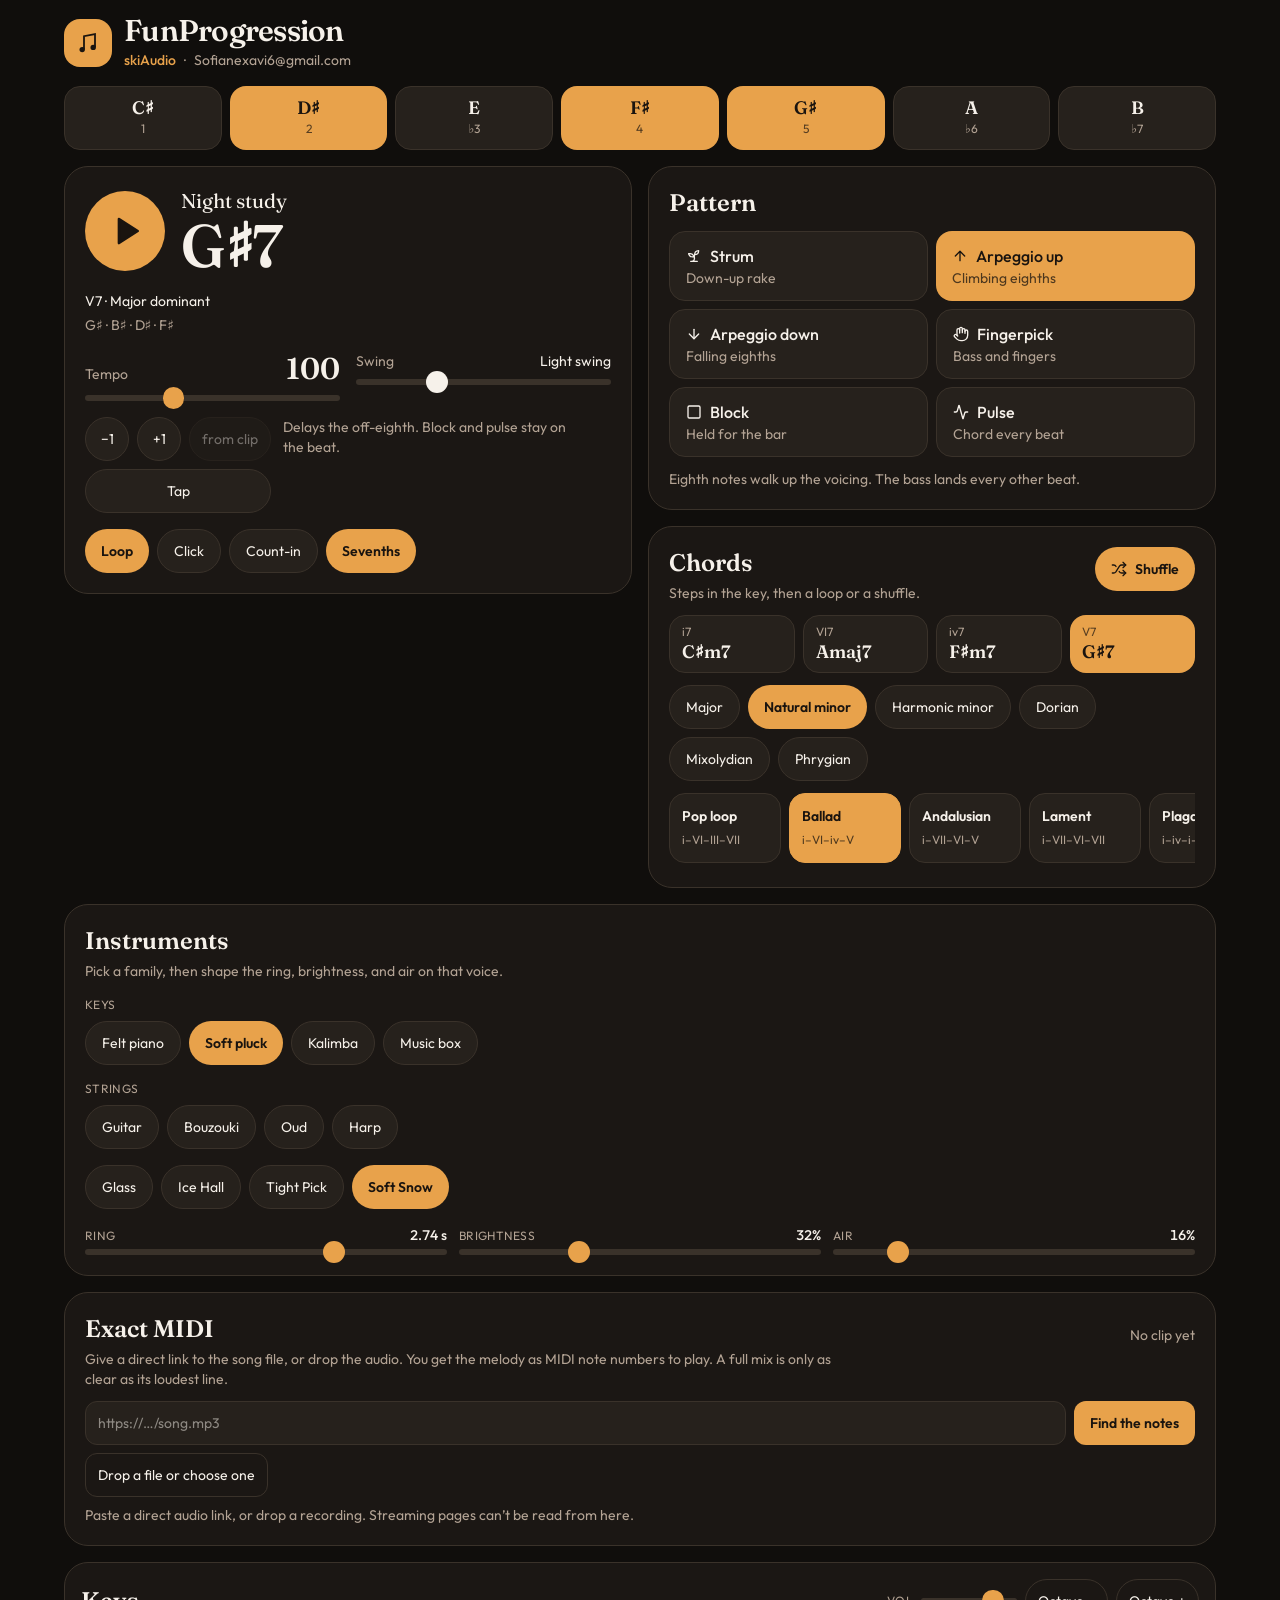
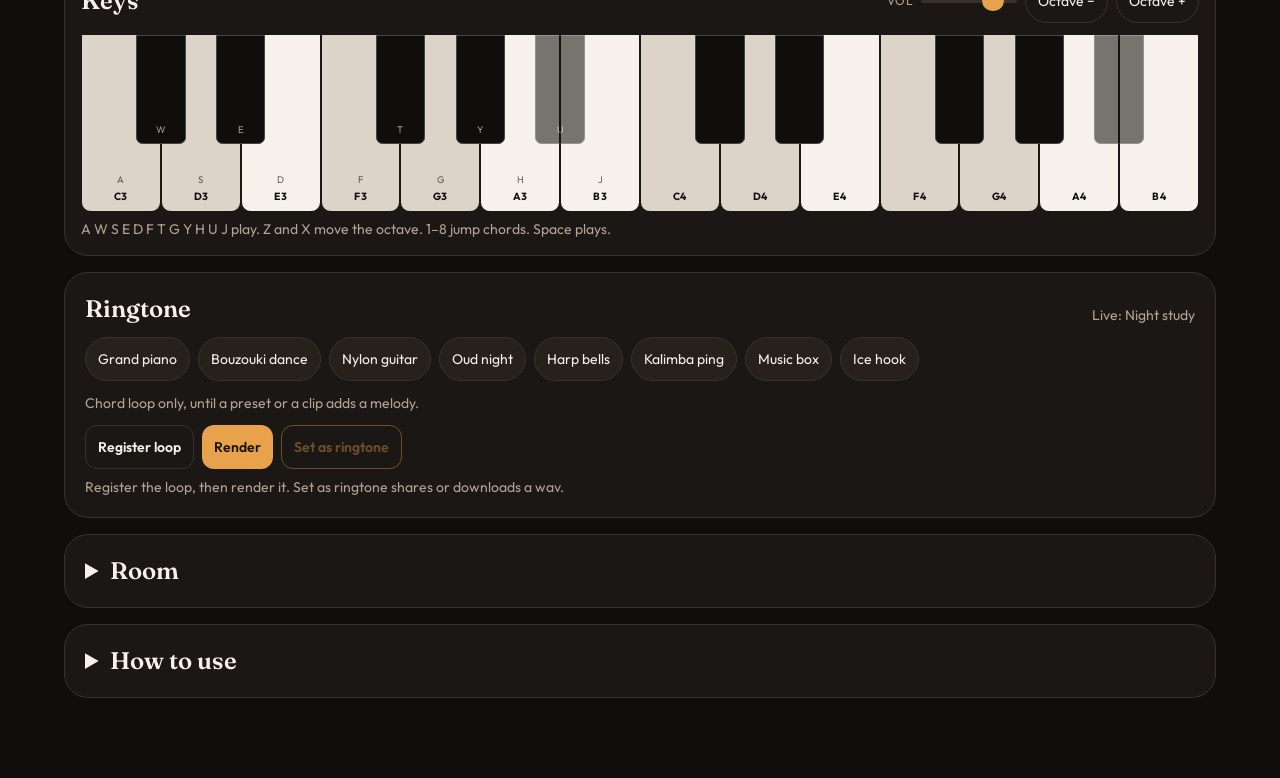
==== index.html @ 6fcdef5b "Move FunProgression out of skiQ and fix the Not Found route" ====
<!DOCTYPE html><html lang="en" class="antialiased"><head><script>if(location.pathname.endsWith("/index.html"))history.replaceState(null,"","/")</script><meta charSet="utf-8"/><meta name="viewport" content="width=device-width, initial-scale=1, viewport-fit=cover"/><link rel="stylesheet" href="assets/styles-ACxXP4ff.css" data-precedence="default"/><link rel="stylesheet" href="https://fonts.googleapis.com/css2?family=Fraunces:opsz,wght@9..144,560;9..144,700&amp;family=Outfit:wght@400;500;600;700&amp;display=swap" data-precedence="default"/><title>FUNPROGRESSION</title><meta name="description" content="skiAudio FunProgression — clean piano and pluck, patterns, and MIDI from a song."/><meta name="theme-color" content="#100e0c"/><link rel="modulepreload" href="assets/index-D3c--kyW.js"/><link rel="modulepreload" href="assets/routes-Vm9jznki.js"/><link rel="icon" type="image/svg+xml" href="favicon.svg"/></head><body><!--$--><!--$--><!--/$--><!--/$--><script data-tsr-stream-part="">(self.$R=self.$R||{})["tsr"]=[];self.$_TSR={h(){this.hydrated=!0,this.c()},e(){this.streamEnded=!0,this.c()},c(){this.hydrated&&this.streamEnded&&(delete self.$_TSR,delete self.$R.tsr)},p(e){this.initialized?e():this.buffer.push(e)},buffer:[]};$_TSR.router=($R=>$R[0]={manifest:$R[1]={routes:$R[2]={__root__:$R[3]={preloads:$R[4]=["assets/index-D3c--kyW.js"],scripts:$R[5]=[$R[6]={attrs:$R[7]={type:"module",async:!0,src:"assets/index-D3c--kyW.js"}}]}}},matches:$R[8]=[$R[9]={i:"__root__",u:1791043715306,s:"success",ssr:!0}]})($R["tsr"]);$_TSR.e();{let s=document.currentScript,p;while((p=s.previousElementSibling)&&p.hasAttribute('data-tsr-stream-part'))p.remove();s.remove()}</script><script type="module" async="" src="assets/index-D3c--kyW.js"></script><script>document.currentScript.remove();/*$tsr-stream-boundary*/</script></body></html>
---- assets/styles-ACxXP4ff.css ----
/*! tailwindcss v4.3.3 | MIT License | https://tailwindcss.com */
@layer properties{@supports (((-webkit-hyphens:none)) and (not (margin-trim:inline))) or ((-moz-orient:inline) and (not (color:rgb(from red r g b)))){*,:before,:after,::backdrop{--tw-scale-x:1;--tw-scale-y:1;--tw-scale-z:1;--tw-rotate-x:initial;--tw-rotate-y:initial;--tw-rotate-z:initial;--tw-skew-x:initial;--tw-skew-y:initial;--tw-space-y-reverse:0;--tw-border-style:solid;--tw-leading:initial;--tw-font-weight:initial;--tw-tracking:initial;--tw-ordinal:initial;--tw-slashed-zero:initial;--tw-numeric-figure:initial;--tw-numeric-spacing:initial;--tw-numeric-fraction:initial;--tw-shadow:0 0 #0000;--tw-shadow-color:initial;--tw-shadow-alpha:100%;--tw-inset-shadow:0 0 #0000;--tw-inset-shadow-color:initial;--tw-inset-shadow-alpha:100%;--tw-ring-color:initial;--tw-ring-shadow:0 0 #0000;--tw-inset-ring-color:initial;--tw-inset-ring-shadow:0 0 #0000;--tw-ring-inset:initial;--tw-ring-offset-width:0px;--tw-ring-offset-color:#fff;--tw-ring-offset-shadow:0 0 #0000;--tw-outline-style:solid;--tw-blur:initial;--tw-brightness:initial;--tw-contrast:initial;--tw-grayscale:initial;--tw-hue-rotate:initial;--tw-invert:initial;--tw-opacity:initial;--tw-saturate:initial;--tw-sepia:initial;--tw-drop-shadow:initial;--tw-drop-shadow-color:initial;--tw-drop-shadow-alpha:100%;--tw-drop-shadow-size:initial;--tw-duration:initial;--tw-ease:initial;--tw-content:"";--tw-translate-x:0;--tw-translate-y:0;--tw-translate-z:0}}}@layer theme{:root,:host{--font-sans:"Outfit", ui-sans-serif, system-ui, sans-serif;--font-mono:ui-monospace, SFMono-Regular, Menlo, Monaco, Consolas, "Liberation Mono", "Courier New", monospace;--color-red-500:oklch(63.7% .237 25.331);--color-zinc-50:oklch(98.5% 0 none);--color-zinc-400:oklch(70.5% .015 286.067);--color-zinc-500:oklch(55.2% .016 285.938);--color-zinc-900:oklch(21% .006 285.885);--color-zinc-950:oklch(14.1% .005 285.823);--color-neutral-100:oklch(97% 0 none);--color-neutral-300:oklch(87% 0 none);--color-neutral-500:oklch(55.6% 0 none);--color-neutral-700:oklch(37.1% 0 none);--color-neutral-900:oklch(20.5% 0 none);--color-black:#000;--color-white:#fff;--spacing:.25rem;--container-xs:20rem;--container-sm:24rem;--container-md:28rem;--container-2xl:42rem;--container-3xl:48rem;--container-6xl:72rem;--text-xs:.75rem;--text-xs--line-height:calc(1 / .75);--text-sm:.875rem;--text-sm--line-height:calc(1.25 / .875);--text-base:1rem;--text-base--line-height:calc(1.5 / 1);--text-lg:1.125rem;--text-lg--line-height:calc(1.75 / 1.125);--text-xl:1.25rem;--text-xl--line-height:calc(1.75 / 1.25);--text-2xl:1.5rem;--text-2xl--line-height:calc(2 / 1.5);--text-3xl:1.875rem;--text-3xl--line-height:calc(2.25 / 1.875);--text-4xl:2.25rem;--text-4xl--line-height:calc(2.5 / 2.25);--text-5xl:3rem;--text-5xl--line-height:1;--text-6xl:3.75rem;--text-6xl--line-height:1;--font-weight-medium:500;--font-weight-semibold:600;--tracking-tight:-.025em;--tracking-normal:0em;--tracking-wide:.025em;--leading-tight:1.25;--leading-snug:1.375;--leading-normal:1.5;--radius-xs:.125rem;--radius-sm:.25rem;--radius-md:.375rem;--radius-lg:.5rem;--radius-xl:.75rem;--radius-2xl:1rem;--radius-3xl:1.5rem;--ease-out:cubic-bezier(0, 0, .2, 1);--ease-in-out:cubic-bezier(.4, 0, .2, 1);--animate-pulse:pulse 2s cubic-bezier(.4, 0, .6, 1) infinite;--default-transition-duration:.15s;--default-transition-timing-function:cubic-bezier(.4, 0, .2, 1);--default-font-family:var(--font-sans);--default-mono-font-family:var(--font-mono);--font-display:"Fraunces", "Outfit", ui-serif, serif;--color-bg:#100e0c;--color-surface:#1b1714;--color-raise:#26211c;--color-fg:#f6f1ea;--color-muted:#b3a394;--color-primary:#e8a24b;--color-line:#3a322a;--color-ink:#1a140f}}@layer base{*,:after,:before,::backdrop{box-sizing:border-box;border:0 solid;margin:0;padding:0}::file-selector-button{box-sizing:border-box;border:0 solid;margin:0;padding:0}html,:host{-webkit-text-size-adjust:100%;tab-size:4;line-height:1.5;font-family:var(--default-font-family,-apple-system, BlinkMacSystemFont, "Segoe UI", Roboto, "Helvetica Neue", "Noto Sans", Arial, sans-serif, "Apple Color Emoji", "Segoe UI Emoji", "Segoe UI Symbol", "Noto Color Emoji");font-feature-settings:var(--default-font-feature-settings,normal);font-variation-settings:var(--default-font-variation-settings,normal);-webkit-tap-highlight-color:transparent}hr{height:0;color:inherit;border-top-width:1px}abbr:where([title]){-webkit-text-decoration:underline dotted;text-decoration:underline dotted}h1,h2,h3,h4,h5,h6{font-size:inherit;font-weight:inherit}a{color:inherit;-webkit-text-decoration:inherit;-webkit-text-decoration:inherit;-webkit-text-decoration:inherit;-webkit-text-decoration:inherit;text-decoration:inherit}b,strong{font-weight:bolder}code,kbd,samp,pre{font-family:var(--default-mono-font-family,ui-monospace, SFMono-Regular, Menlo, Monaco, Consolas, "Liberation Mono", "Courier New", monospace);font-feature-settings:var(--default-mono-font-feature-settings,normal);font-variation-settings:var(--default-mono-font-variation-settings,normal);font-size:1em}small{font-size:80%}sub,sup{vertical-align:baseline;font-size:75%;line-height:0;position:relative}sub{bottom:-.25em}sup{top:-.5em}table{text-indent:0;border-color:inherit;border-collapse:collapse}:-moz-focusring:where(:not(iframe)){outline:auto}progress{vertical-align:baseline}summary{display:list-item}ol,ul,menu{list-style:none}img,svg,video,canvas,audio,iframe,embed,object{vertical-align:middle;display:block}img,video{max-width:100%;height:auto}button,input,select,optgroup,textarea{font:inherit;font-feature-settings:inherit;font-variation-settings:inherit;letter-spacing:inherit;color:inherit;opacity:1;background-color:#0000;border-radius:0}::file-selector-button{font:inherit;font-feature-settings:inherit;font-variation-settings:inherit;letter-spacing:inherit;color:inherit;opacity:1;background-color:#0000;border-radius:0}:where(select:is([multiple],[size])) optgroup{font-weight:bolder}:where(select:is([multiple],[size])) optgroup option{padding-inline-start:20px}::file-selector-button{margin-inline-end:4px}::placeholder{opacity:1}@supports (not ((-webkit-appearance:-apple-pay-button))) or (contain-intrinsic-size:1px){::placeholder{color:currentColor}@supports (color:color-mix(in lab, red, red)){::placeholder{color:color-mix(in oklab, currentcolor 50%, transparent)}}}textarea{resize:vertical}::-webkit-search-decoration{-webkit-appearance:none}::-webkit-date-and-time-value{min-height:1lh;text-align:inherit}::-webkit-datetime-edit{display:inline-flex}::-webkit-datetime-edit-fields-wrapper{padding:0}::-webkit-datetime-edit{padding-block:0}::-webkit-datetime-edit-year-field{padding-block:0}::-webkit-datetime-edit-month-field{padding-block:0}::-webkit-datetime-edit-day-field{padding-block:0}::-webkit-datetime-edit-hour-field{padding-block:0}::-webkit-datetime-edit-minute-field{padding-block:0}::-webkit-datetime-edit-second-field{padding-block:0}::-webkit-datetime-edit-millisecond-field{padding-block:0}::-webkit-datetime-edit-meridiem-field{padding-block:0}::-webkit-calendar-picker-indicator{line-height:1}:-moz-ui-invalid{box-shadow:none}button,input:where([type=button],[type=reset],[type=submit]){appearance:button}::file-selector-button{appearance:button}::-webkit-inner-spin-button{height:auto}::-webkit-outer-spin-button{height:auto}[hidden]:where(:not([hidden=until-found])){display:none!important}html{-webkit-font-smoothing:antialiased;-moz-osx-font-smoothing:grayscale;overflow-x:hidden}body{background:var(--color-bg);color:var(--color-fg);font-family:var(--font-sans);line-height:1.5;overflow-x:hidden}button:not(:disabled),[role=button]:not(:disabled){cursor:pointer}:focus-visible{outline:2px solid var(--color-primary);outline-offset:2px}select,input[type=range]{accent-color:var(--color-primary)}input[type=range]{appearance:none;background:var(--color-line);border:0;border-radius:999px;height:.35rem;padding:0}input[type=range]::-webkit-slider-thumb{appearance:none;background:var(--color-primary);border:0;border-radius:999px;width:1.35rem;height:1.35rem}input[type=range]::-moz-range-thumb{background:var(--color-primary);border:0;border-radius:999px;width:1.35rem;height:1.35rem}input[type=range].thumb-paper::-webkit-slider-thumb{background:var(--color-fg)}input[type=range].thumb-paper::-moz-range-thumb{background:var(--color-fg)}summary{cursor:pointer}select{background:var(--color-surface);color:var(--color-fg);border:1px solid var(--color-line);border-radius:.75rem;width:100%;height:2.75rem;padding:0 .75rem}}@layer components;@layer utilities{.collapse{visibility:collapse}.invisible{visibility:hidden}.visible{visibility:visible}.sr-only{clip-path:inset(50%);white-space:nowrap;border-width:0;width:1px;height:1px;margin:-1px;padding:0;position:absolute;overflow:hidden}.absolute{position:absolute}.fixed{position:fixed}.relative{position:relative}.static{position:static}.sticky{position:sticky}.inset-0{inset:0}.right-1{right:var(--spacing)}.right-2{right:calc(var(--spacing) * 2)}.right-3{right:calc(var(--spacing) * 3)}.right-4{right:calc(var(--spacing) * 4)}.left-1{left:var(--spacing)}.left-2{left:calc(var(--spacing) * 2)}.left-3{left:calc(var(--spacing) * 3)}.left-4{left:calc(var(--spacing) * 4)}.isolate{isolation:isolate}.container{width:100%}@media (width>=40rem){.container{max-width:40rem}}@media (width>=48rem){.container{max-width:48rem}}@media (width>=64rem){.container{max-width:64rem}}@media (width>=80rem){.container{max-width:80rem}}@media (width>=96rem){.container{max-width:96rem}}.m-1{margin:var(--spacing)}.m-2{margin:calc(var(--spacing) * 2)}.mx-2{margin-inline:calc(var(--spacing) * 2)}.mx-auto{margin-inline:auto}.mt-1{margin-top:var(--spacing)}.mt-2{margin-top:calc(var(--spacing) * 2)}.mt-3{margin-top:calc(var(--spacing) * 3)}.mt-4{margin-top:calc(var(--spacing) * 4)}.mb-3{margin-bottom:calc(var(--spacing) * 3)}.ml-1{margin-left:var(--spacing)}.ml-px{margin-left:1px}.block{display:block}.block\!{display:block!important}.contents{display:contents}.flex{display:flex}.grid{display:grid}.hidden{display:none}.inline{display:inline}.inline-block{display:inline-block}.inline-flex{display:inline-flex}.list-item{display:list-item}.table{display:table}.table\!{display:table!important}.size-5{width:calc(var(--spacing) * 5);height:calc(var(--spacing) * 5)}.size-10{width:calc(var(--spacing) * 10);height:calc(var(--spacing) * 10)}.h-1{height:var(--spacing)}.h-3{height:calc(var(--spacing) * 3)}.h-4{height:calc(var(--spacing) * 4)}.h-7{height:calc(var(--spacing) * 7)}.h-8{height:calc(var(--spacing) * 8)}.h-9{height:calc(var(--spacing) * 9)}.h-11{height:calc(var(--spacing) * 11)}.h-12{height:calc(var(--spacing) * 12)}.h-20{height:calc(var(--spacing) * 20)}.min-h-16{min-height:calc(var(--spacing) * 16)}.min-h-dvh{min-height:100dvh}.min-h-screen{min-height:100vh}.w-4{width:calc(var(--spacing) * 4)}.w-7{width:calc(var(--spacing) * 7)}.w-8{width:calc(var(--spacing) * 8)}.w-12{width:calc(var(--spacing) * 12)}.w-20{width:calc(var(--spacing) * 20)}.w-24{width:calc(var(--spacing) * 24)}.w-full{width:100%}.max-w-2xl{max-width:var(--container-2xl)}.max-w-3xl{max-width:var(--container-3xl)}.max-w-6xl{max-width:var(--container-6xl)}.max-w-md{max-width:var(--container-md)}.max-w-sm{max-width:var(--container-sm)}.max-w-xs{max-width:var(--container-xs)}.min-w-0{min-width:0}.min-w-11{min-width:calc(var(--spacing) * 11)}.min-w-28{min-width:calc(var(--spacing) * 28)}.flex-1{flex:1}.shrink{flex-shrink:1}.shrink-0{flex-shrink:0}.grow{flex-grow:1}.basis-full{flex-basis:100%}.scale-100{--tw-scale-x:100%;--tw-scale-y:100%;--tw-scale-z:100%;scale:var(--tw-scale-x) var(--tw-scale-y)}.scale-\[0\.25\]{scale:.25}.transform{transform:var(--tw-rotate-x,) var(--tw-rotate-y,) var(--tw-rotate-z,) var(--tw-skew-x,) var(--tw-skew-y,)}.animate-pulse{animation:var(--animate-pulse)}.cursor-pointer{cursor:pointer}.resize{resize:both}.list-decimal{list-style-type:decimal}.grid-cols-2{grid-template-columns:repeat(2,minmax(0,1fr))}.grid-cols-7{grid-template-columns:repeat(7,minmax(0,1fr))}.flex-col{flex-direction:column}.flex-wrap{flex-wrap:wrap}.place-items-center{place-items:center}.items-baseline{align-items:baseline}.items-center{align-items:center}.items-end{align-items:flex-end}.items-start{align-items:flex-start}.justify-between{justify-content:space-between}.justify-center{justify-content:center}.gap-1{gap:var(--spacing)}.gap-2{gap:calc(var(--spacing) * 2)}.gap-3{gap:calc(var(--spacing) * 3)}.gap-4{gap:calc(var(--spacing) * 4)}:where(.space-y-3>:not(:last-child)){--tw-space-y-reverse:0;margin-block-start:calc(calc(var(--spacing) * 3) * var(--tw-space-y-reverse));margin-block-end:calc(calc(var(--spacing) * 3) * calc(1 - var(--tw-space-y-reverse)))}.truncate{text-overflow:ellipsis;white-space:nowrap;overflow:hidden}.overflow-x-auto{overflow-x:auto}.rounded{border-radius:.25rem}.rounded-2xl{border-radius:var(--radius-2xl)}.rounded-3xl{border-radius:var(--radius-3xl)}.rounded-full{border-radius:2147483647px}.rounded-lg{border-radius:var(--radius-lg)}.rounded-md{border-radius:var(--radius-md)}.rounded-xl{border-radius:var(--radius-xl)}.border{border-style:var(--tw-border-style);border-width:1px}.border-t{border-top-style:var(--tw-border-style);border-top-width:1px}.border-b{border-bottom-style:var(--tw-border-style);border-bottom-width:1px}.border-line{border-color:var(--color-line)}.border-neutral-300{border-color:var(--color-neutral-300)}.border-primary{border-color:var(--color-primary)}.bg-bg{background-color:var(--color-bg)}.bg-black{background-color:var(--color-black)}.bg-black\/10{background-color:#0000001a}@supports (color:color-mix(in lab, red, red)){.bg-black\/10{background-color:color-mix(in oklab, var(--color-black) 10%, transparent)}}.bg-primary{background-color:var(--color-primary)}.bg-raise{background-color:var(--color-raise)}.bg-surface{background-color:var(--color-surface)}.bg-transparent{background-color:#0000}.bg-zinc-50{background-color:var(--color-zinc-50)}.fill-current{fill:currentColor}.object-cover{object-fit:cover}.p-0{padding:0}.p-2{padding:calc(var(--spacing) * 2)}.p-3{padding:calc(var(--spacing) * 3)}.p-4{padding:calc(var(--spacing) * 4)}.p-5{padding:calc(var(--spacing) * 5)}.p-6{padding:calc(var(--spacing) * 6)}.p-8{padding:calc(var(--spacing) * 8)}.p-\[16px\]{padding:16px}.px-1{padding-inline:var(--spacing)}.px-2{padding-inline:calc(var(--spacing) * 2)}.px-3{padding-inline:calc(var(--spacing) * 3)}.px-4{padding-inline:calc(var(--spacing) * 4)}.px-6{padding-inline:calc(var(--spacing) * 6)}.py-1{padding-block:var(--spacing)}.py-2{padding-block:calc(var(--spacing) * 2)}.py-3{padding-block:calc(var(--spacing) * 3)}.py-6{padding-block:calc(var(--spacing) * 6)}.pt-\[max\(1rem\,env\(safe-area-inset-top\)\)\]{padding-top:max(1rem, env(safe-area-inset-top))}.pr-3{padding-right:calc(var(--spacing) * 3)}.pr-3\.5{padding-right:calc(var(--spacing) * 3.5)}.pb-1{padding-bottom:var(--spacing)}.pb-16{padding-bottom:calc(var(--spacing) * 16)}.pb-\[max\(1rem\,env\(safe-area-inset-bottom\)\)\]{padding-bottom:max(1rem, env(safe-area-inset-bottom))}.pb-\[max\(2rem\,env\(safe-area-inset-bottom\)\)\]{padding-bottom:max(2rem, env(safe-area-inset-bottom))}.pl-4{padding-left:calc(var(--spacing) * 4)}.pl-5{padding-left:calc(var(--spacing) * 5)}.text-center{text-align:center}.text-left{text-align:left}.font-display{font-family:var(--font-display)}.text-2xl{font-size:var(--text-2xl);line-height:var(--tw-leading,var(--text-2xl--line-height))}.text-3xl{font-size:var(--text-3xl);line-height:var(--tw-leading,var(--text-3xl--line-height))}.text-4xl{font-size:var(--text-4xl);line-height:var(--tw-leading,var(--text-4xl--line-height))}.text-5xl{font-size:var(--text-5xl);line-height:var(--tw-leading,var(--text-5xl--line-height))}.text-base{font-size:var(--text-base);line-height:var(--tw-leading,var(--text-base--line-height))}.text-lg{font-size:var(--text-lg);line-height:var(--tw-leading,var(--text-lg--line-height))}.text-sm{font-size:var(--text-sm);line-height:var(--tw-leading,var(--text-sm--line-height))}.text-xl{font-size:var(--text-xl);line-height:var(--tw-leading,var(--text-xl--line-height))}.text-xs{font-size:var(--text-xs);line-height:var(--tw-leading,var(--text-xs--line-height))}.text-\[13px\]{font-size:13px}.leading-none{--tw-leading:1;line-height:1}.leading-tight{--tw-leading:var(--leading-tight);line-height:var(--leading-tight)}.font-medium{--tw-font-weight:var(--font-weight-medium);font-weight:var(--font-weight-medium)}.font-semibold{--tw-font-weight:var(--font-weight-semibold);font-weight:var(--font-weight-semibold)}.tracking-normal{--tw-tracking:var(--tracking-normal);letter-spacing:var(--tracking-normal)}.tracking-tight{--tw-tracking:var(--tracking-tight);letter-spacing:var(--tracking-tight)}.tracking-wide{--tw-tracking:var(--tracking-wide);letter-spacing:var(--tracking-wide)}.text-balance{text-wrap:balance}.text-pretty{text-wrap:pretty}.text-wrap{text-wrap:wrap}.break-words{overflow-wrap:break-word}.text-fg{color:var(--color-fg)}.text-ink{color:var(--color-ink)}.text-ink\/70{color:#1a140fb3}@supports (color:color-mix(in lab, red, red)){.text-ink\/70{color:color-mix(in oklab, var(--color-ink) 70%, transparent)}}.text-ink\/75{color:#1a140fbf}@supports (color:color-mix(in lab, red, red)){.text-ink\/75{color:color-mix(in oklab, var(--color-ink) 75%, transparent)}}.text-muted{color:var(--color-muted)}.text-neutral-500{color:var(--color-neutral-500)}.text-primary{color:var(--color-primary)}.text-red-500{color:var(--color-red-500)}.text-white{color:var(--color-white)}.text-zinc-500{color:var(--color-zinc-500)}.text-zinc-900{color:var(--color-zinc-900)}.capitalize{text-transform:capitalize}.lowercase{text-transform:lowercase}.normal-case{text-transform:none}.uppercase{text-transform:uppercase}.italic{font-style:italic}.ordinal{--tw-ordinal:ordinal;font-variant-numeric:var(--tw-ordinal,) var(--tw-slashed-zero,) var(--tw-numeric-figure,) var(--tw-numeric-spacing,) var(--tw-numeric-fraction,)}.tabular-nums{--tw-numeric-spacing:tabular-nums;font-variant-numeric:var(--tw-ordinal,) var(--tw-slashed-zero,) var(--tw-numeric-figure,) var(--tw-numeric-spacing,) var(--tw-numeric-fraction,)}.underline{text-decoration-line:underline}.underline-offset-4{text-underline-offset:4px}.antialiased{-webkit-font-smoothing:antialiased;-moz-osx-font-smoothing:grayscale}.opacity-0{opacity:0}.opacity-70{opacity:.7}.opacity-100{opacity:1}.shadow{--tw-shadow:0 1px 3px 0 var(--tw-shadow-color,#0000001a), 0 1px 2px -1px var(--tw-shadow-color,#0000001a);box-shadow:var(--tw-inset-shadow), var(--tw-inset-ring-shadow), var(--tw-ring-offset-shadow), var(--tw-ring-shadow), var(--tw-shadow)}.ring{--tw-ring-shadow:var(--tw-ring-inset,) 0 0 0 calc(1px + var(--tw-ring-offset-width)) var(--tw-ring-color,currentcolor);box-shadow:var(--tw-inset-shadow), var(--tw-inset-ring-shadow), var(--tw-ring-offset-shadow), var(--tw-ring-shadow), var(--tw-shadow)}.outline,.outline-1{outline-style:var(--tw-outline-style);outline-width:1px}.-outline-offset-1{outline-offset:calc(1px * -1)}.outline-black{outline-color:var(--color-black)}.outline-black\/10{outline-color:#0000001a}@supports (color:color-mix(in lab, red, red)){.outline-black\/10{outline-color:color-mix(in oklab, var(--color-black) 10%, transparent)}}.blur{--tw-blur:blur(8px);filter:var(--tw-blur,) var(--tw-brightness,) var(--tw-contrast,) var(--tw-grayscale,) var(--tw-hue-rotate,) var(--tw-invert,) var(--tw-saturate,) var(--tw-sepia,) var(--tw-drop-shadow,)}.blur-\[4px\]{--tw-blur:blur(4px);filter:var(--tw-blur,) var(--tw-brightness,) var(--tw-contrast,) var(--tw-grayscale,) var(--tw-hue-rotate,) var(--tw-invert,) var(--tw-saturate,) var(--tw-sepia,) var(--tw-drop-shadow,)}.blur-none{--tw-blur: ;filter:var(--tw-blur,) var(--tw-brightness,) var(--tw-contrast,) var(--tw-grayscale,) var(--tw-hue-rotate,) var(--tw-invert,) var(--tw-saturate,) var(--tw-sepia,) var(--tw-drop-shadow,)}.grayscale{--tw-grayscale:grayscale(100%);filter:var(--tw-blur,) var(--tw-brightness,) var(--tw-contrast,) var(--tw-grayscale,) var(--tw-hue-rotate,) var(--tw-invert,) var(--tw-saturate,) var(--tw-sepia,) var(--tw-drop-shadow,)}.invert{--tw-invert:invert(100%);filter:var(--tw-blur,) var(--tw-brightness,) var(--tw-contrast,) var(--tw-grayscale,) var(--tw-hue-rotate,) var(--tw-invert,) var(--tw-saturate,) var(--tw-sepia,) var(--tw-drop-shadow,)}.sepia{--tw-sepia:sepia(100%);filter:var(--tw-blur,) var(--tw-brightness,) var(--tw-contrast,) var(--tw-grayscale,) var(--tw-hue-rotate,) var(--tw-invert,) var(--tw-saturate,) var(--tw-sepia,) var(--tw-drop-shadow,)}.filter{filter:var(--tw-blur,) var(--tw-brightness,) var(--tw-contrast,) var(--tw-grayscale,) var(--tw-hue-rotate,) var(--tw-invert,) var(--tw-saturate,) var(--tw-sepia,) var(--tw-drop-shadow,)}.filter\!{filter:var(--tw-blur,) var(--tw-brightness,) var(--tw-contrast,) var(--tw-grayscale,) var(--tw-hue-rotate,) var(--tw-invert,) var(--tw-saturate,) var(--tw-sepia,) var(--tw-drop-shadow,)!important}.transition{transition-property:color,background-color,border-color,outline-color,text-decoration-color,fill,stroke,--tw-gradient-from,--tw-gradient-via,--tw-gradient-to,opacity,box-shadow,transform,translate,scale,rotate,filter,-webkit-backdrop-filter,backdrop-filter,display,content-visibility,overlay,pointer-events;transition-timing-function:var(--tw-ease,var(--default-transition-timing-function));transition-duration:var(--tw-duration,var(--default-transition-duration))}.transition-\[box-shadow\]{transition-property:box-shadow;transition-timing-function:var(--tw-ease,var(--default-transition-timing-function));transition-duration:var(--tw-duration,var(--default-transition-duration))}.transition-\[opacity\,filter\,scale\]{transition-property:opacity,filter,scale;transition-timing-function:var(--tw-ease,var(--default-transition-timing-function));transition-duration:var(--tw-duration,var(--default-transition-duration))}.transition-\[scale\,background-color\]{transition-property:scale,background-color;transition-timing-function:var(--tw-ease,var(--default-transition-timing-function));transition-duration:var(--tw-duration,var(--default-transition-duration))}.transition-\[scale\,opacity\,filter\]{transition-property:scale,opacity,filter;transition-timing-function:var(--tw-ease,var(--default-transition-timing-function));transition-duration:var(--tw-duration,var(--default-transition-duration))}.transition-transform{transition-property:transform,translate,scale,rotate;transition-timing-function:var(--tw-ease,var(--default-transition-timing-function));transition-duration:var(--tw-duration,var(--default-transition-duration))}.duration-150{--tw-duration:.15s;transition-duration:.15s}.duration-300{--tw-duration:.3s;transition-duration:.3s}.ease-\[cubic-bezier\(0\.2\,0\,0\,1\)\]{--tw-ease:cubic-bezier(.2,0,0,1);transition-timing-function:cubic-bezier(.2,0,0,1)}.ease-out{--tw-ease:var(--ease-out);transition-timing-function:var(--ease-out)}.outline-none{--tw-outline-style:none;outline-style:none}.\[default\:0\]{default:0}.\[default\:1\]{default:1}.\[default\:4096\]{default:4096}.\[default\:auto\]{default:auto}.after\:absolute:after{content:var(--tw-content);position:absolute}.after\:top-1\/2:after{content:var(--tw-content);top:50%}.after\:left-1\/2:after{content:var(--tw-content);left:50%}.after\:size-10:after{content:var(--tw-content);width:calc(var(--spacing) * 10);height:calc(var(--spacing) * 10)}.after\:-translate-1\/2:after{content:var(--tw-content);--tw-translate-x:calc(calc(1 / 2 * 100%) * -1);--tw-translate-y:calc(calc(1 / 2 * 100%) * -1);translate:var(--tw-translate-x) var(--tw-translate-y)}@media (hover:hover){.hover\:bg-neutral-100:hover{background-color:var(--color-neutral-100)}.hover\:text-fg:hover{color:var(--color-fg)}.hover\:underline:hover{text-decoration-line:underline}}.active\:scale-\[0\.96\]:active,.active\:not-disabled\:scale-\[0\.96\]:active:not(:disabled){scale:.96}.disabled\:cursor-wait:disabled{cursor:wait}.disabled\:no-underline:disabled{text-decoration-line:none}.disabled\:opacity-40:disabled{opacity:.4}.disabled\:opacity-50:disabled{opacity:.5}@media (width>=40rem){.sm\:max-w-xs{max-width:var(--container-xs)}.sm\:basis-auto{flex-basis:auto}.sm\:grid-cols-2{grid-template-columns:repeat(2,minmax(0,1fr))}.sm\:grid-cols-3{grid-template-columns:repeat(3,minmax(0,1fr))}.sm\:grid-cols-4{grid-template-columns:repeat(4,minmax(0,1fr))}.sm\:flex-row{flex-direction:row}.sm\:p-5{padding:calc(var(--spacing) * 5)}.sm\:px-6{padding-inline:calc(var(--spacing) * 6)}.sm\:text-3xl{font-size:var(--text-3xl);line-height:var(--tw-leading,var(--text-3xl--line-height))}.sm\:text-6xl{font-size:var(--text-6xl);line-height:var(--tw-leading,var(--text-6xl--line-height))}.sm\:text-lg{font-size:var(--text-lg);line-height:var(--tw-leading,var(--text-lg--line-height))}}@media (width>=64rem){.lg\:grid-cols-2{grid-template-columns:repeat(2,minmax(0,1fr))}}@media (prefers-color-scheme:dark){.dark\:border-neutral-700{border-color:var(--color-neutral-700)}.dark\:bg-white\/20{background-color:#fff3}@supports (color:color-mix(in lab, red, red)){.dark\:bg-white\/20{background-color:color-mix(in oklab, var(--color-white) 20%, transparent)}}.dark\:bg-zinc-950{background-color:var(--color-zinc-950)}.dark\:text-zinc-50{color:var(--color-zinc-50)}.dark\:text-zinc-400{color:var(--color-zinc-400)}.dark\:outline-white\/10{outline-color:#ffffff1a}@supports (color:color-mix(in lab, red, red)){.dark\:outline-white\/10{outline-color:color-mix(in oklab, var(--color-white) 10%, transparent)}}@media (hover:hover){.dark\:hover\:bg-neutral-900:hover{background-color:var(--color-neutral-900)}}}}.piano{-webkit-user-select:none;user-select:none;touch-action:none;min-width:max-content;height:8.5rem;display:flex;position:relative}.key{touch-action:none;border:0;flex-direction:column;justify-content:flex-end;align-items:center;gap:.15rem;padding-bottom:.4rem;display:flex}.key-white{background:var(--color-fg);color:var(--color-bg);z-index:1;border-radius:0 0 .55rem .55rem;flex:1 0 2.75rem;margin:0 1px;position:relative}.key-white[data-scale=false]{background:#ddd3c9}@supports (color:color-mix(in lab, red, red)){.key-white[data-scale=false]{background:color-mix(in oklab, var(--color-fg) 62%, var(--color-muted))}}.key-white[data-on=true]{background:var(--color-primary);color:var(--color-bg)}.key-black{background:var(--color-bg);height:62%;color:var(--color-fg);border:1px solid #504e4a;position:absolute;top:0}@supports (color:color-mix(in lab, red, red)){.key-black{border:1px solid color-mix(in oklab, var(--color-fg) 28%, var(--color-bg))}}.key-black{z-index:2;border-radius:0 0 .4rem .4rem}.key-black[data-scale=false]{opacity:.55}.key-black[data-on=true]{background:var(--color-primary);color:var(--color-bg);opacity:1}.key-name{letter-spacing:.02em;pointer-events:none;font-size:.65rem;font-weight:700}.key-hint{opacity:.62;pointer-events:none;font-size:.6rem}.strum-lane{background-image:repeating-linear-gradient(90deg,#0000,#0000 14px,#e8a24b47 14px 15px)}@supports (color:color-mix(in lab, red, red)){.strum-lane{background-image:repeating-linear-gradient(90deg, transparent, transparent 14px, color-mix(in oklab, var(--color-primary) 28%, transparent) 14px, color-mix(in oklab, var(--color-primary) 28%, transparent) 15px)}}.loop-scroll{scrollbar-color:var(--color-fg) transparent}@media (width>=1024px){.piano{height:11rem}}@media (prefers-reduced-motion:reduce){*,:before,:after{transition-duration:.01ms!important;animation-duration:.01ms!important}}@property --tw-scale-x{syntax:"*";inherits:false;initial-value:1}@property --tw-scale-y{syntax:"*";inherits:false;initial-value:1}@property --tw-scale-z{syntax:"*";inherits:false;initial-value:1}@property --tw-rotate-x{syntax:"*";inherits:false}@property --tw-rotate-y{syntax:"*";inherits:false}@property --tw-rotate-z{syntax:"*";inherits:false}@property --tw-skew-x{syntax:"*";inherits:false}@property --tw-skew-y{syntax:"*";inherits:false}@property --tw-space-y-reverse{syntax:"*";inherits:false;initial-value:0}@property --tw-border-style{syntax:"*";inherits:false;initial-value:solid}@property --tw-leading{syntax:"*";inherits:false}@property --tw-font-weight{syntax:"*";inherits:false}@property --tw-tracking{syntax:"*";inherits:false}@property --tw-ordinal{syntax:"*";inherits:false}@property --tw-slashed-zero{syntax:"*";inherits:false}@property --tw-numeric-figure{syntax:"*";inherits:false}@property --tw-numeric-spacing{syntax:"*";inherits:false}@property --tw-numeric-fraction{syntax:"*";inherits:false}@property --tw-shadow{syntax:"*";inherits:false;initial-value:0 0 #0000}@property --tw-shadow-color{syntax:"*";inherits:false}@property --tw-shadow-alpha{syntax:"<percentage>";inherits:false;initial-value:100%}@property --tw-inset-shadow{syntax:"*";inherits:false;initial-value:0 0 #0000}@property --tw-inset-shadow-color{syntax:"*";inherits:false}@property --tw-inset-shadow-alpha{syntax:"<percentage>";inherits:false;initial-value:100%}@property --tw-ring-color{syntax:"*";inherits:false}@property --tw-ring-shadow{syntax:"*";inherits:false;initial-value:0 0 #0000}@property --tw-inset-ring-color{syntax:"*";inherits:false}@property --tw-inset-ring-shadow{syntax:"*";inherits:false;initial-value:0 0 #0000}@property --tw-ring-inset{syntax:"*";inherits:false}@property --tw-ring-offset-width{syntax:"<length>";inherits:false;initial-value:0}@property --tw-ring-offset-color{syntax:"*";inherits:false;initial-value:#fff}@property --tw-ring-offset-shadow{syntax:"*";inherits:false;initial-value:0 0 #0000}@property --tw-outline-style{syntax:"*";inherits:false;initial-value:solid}@property --tw-blur{syntax:"*";inherits:false}@property --tw-brightness{syntax:"*";inherits:false}@property --tw-contrast{syntax:"*";inherits:false}@property --tw-grayscale{syntax:"*";inherits:false}@property --tw-hue-rotate{syntax:"*";inherits:false}@property --tw-invert{syntax:"*";inherits:false}@property --tw-opacity{syntax:"*";inherits:false}@property --tw-saturate{syntax:"*";inherits:false}@property --tw-sepia{syntax:"*";inherits:false}@property --tw-drop-shadow{syntax:"*";inherits:false}@property --tw-drop-shadow-color{syntax:"*";inherits:false}@property --tw-drop-shadow-alpha{syntax:"<percentage>";inherits:false;initial-value:100%}@property --tw-drop-shadow-size{syntax:"*";inherits:false}@property --tw-duration{syntax:"*";inherits:false}@property --tw-ease{syntax:"*";inherits:false}@property --tw-content{syntax:"*";inherits:false;initial-value:""}@property --tw-translate-x{syntax:"*";inherits:false;initial-value:0}@property --tw-translate-y{syntax:"*";inherits:false;initial-value:0}@property --tw-translate-z{syntax:"*";inherits:false;initial-value:0}@keyframes pulse{50%{opacity:.5}}
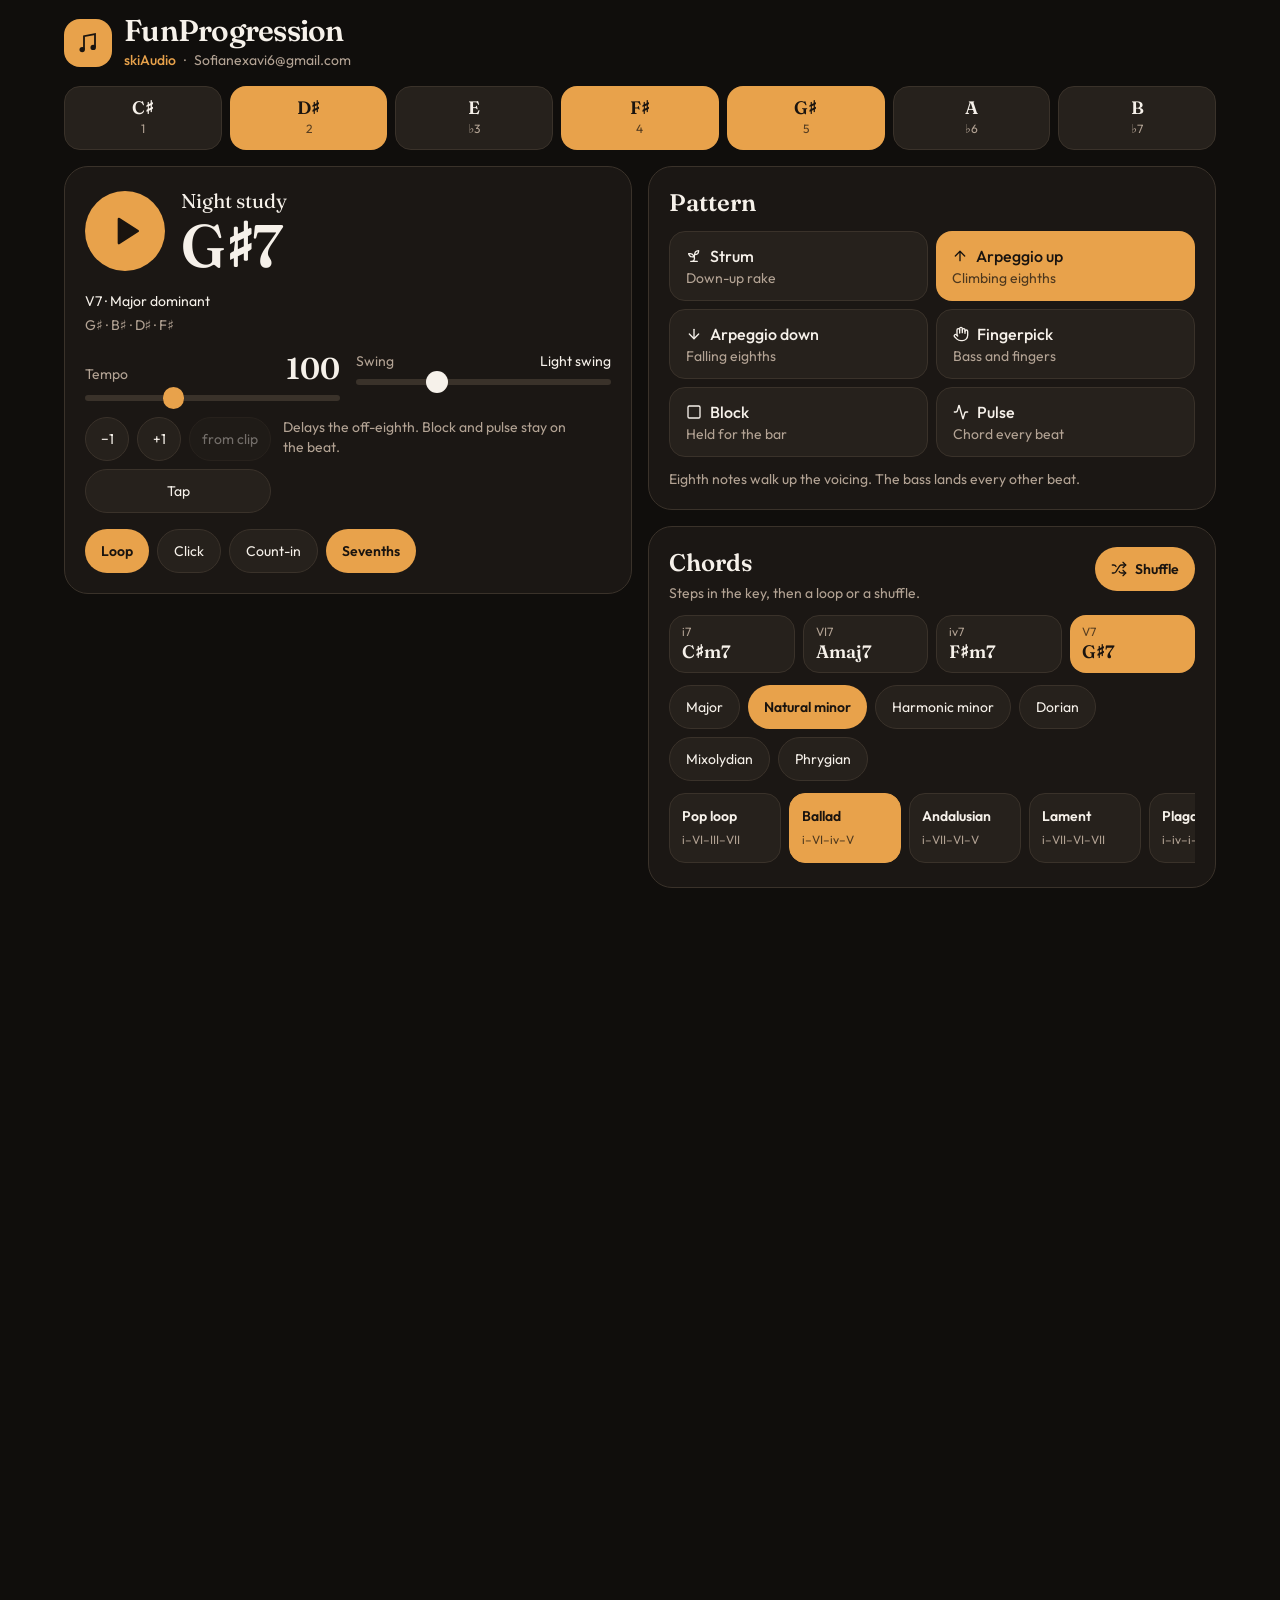
==== commit e5f0351c: "Fit the UI to the screen and stop audio when the app closes" ====
--- a/index.html
+++ b/index.html
@@ -1 +1 @@
-<!DOCTYPE html><html lang="en" class="antialiased"><head><script>if(location.pathname.endsWith("/index.html"))history.replaceState(null,"","/")</script><meta charSet="utf-8"/><meta name="viewport" content="width=device-width, initial-scale=1, viewport-fit=cover"/><link rel="stylesheet" href="assets/styles-ACxXP4ff.css" data-precedence="default"/><link rel="stylesheet" href="https://fonts.googleapis.com/css2?family=Fraunces:opsz,wght@9..144,560;9..144,700&amp;family=Outfit:wght@400;500;600;700&amp;display=swap" data-precedence="default"/><title>FUNPROGRESSION</title><meta name="description" content="skiAudio FunProgression — clean piano and pluck, patterns, and MIDI from a song."/><meta name="theme-color" content="#100e0c"/><link rel="modulepreload" href="assets/index-D3c--kyW.js"/><link rel="modulepreload" href="assets/routes-Vm9jznki.js"/><link rel="icon" type="image/svg+xml" href="favicon.svg"/></head><body><!--$--><!--$--><!--/$--><!--/$--><script data-tsr-stream-part="">(self.$R=self.$R||{})["tsr"]=[];self.$_TSR={h(){this.hydrated=!0,this.c()},e(){this.streamEnded=!0,this.c()},c(){this.hydrated&&this.streamEnded&&(delete self.$_TSR,delete self.$R.tsr)},p(e){this.initialized?e():this.buffer.push(e)},buffer:[]};$_TSR.router=($R=>$R[0]={manifest:$R[1]={routes:$R[2]={__root__:$R[3]={preloads:$R[4]=["assets/index-D3c--kyW.js"],scripts:$R[5]=[$R[6]={attrs:$R[7]={type:"module",async:!0,src:"assets/index-D3c--kyW.js"}}]}}},matches:$R[8]=[$R[9]={i:"__root__",u:1791043715306,s:"success",ssr:!0}]})($R["tsr"]);$_TSR.e();{let s=document.currentScript,p;while((p=s.previousElementSibling)&&p.hasAttribute('data-tsr-stream-part'))p.remove();s.remove()}</script><script type="module" async="" src="assets/index-D3c--kyW.js"></script><script>document.currentScript.remove();/*$tsr-stream-boundary*/</script></body></html>+<!DOCTYPE html><html lang="en" class="antialiased"><head><script>(function(){var ctxs=window.__fpAudio=[];var AC=window.AudioContext||window.webkitAudioContext;if(AC){var Orig=AC;function Wrapped(){var c=new Orig();ctxs.push(c);return c}Wrapped.prototype=Orig.prototype;window.AudioContext=window.webkitAudioContext=Wrapped}function stopAll(){try{document.querySelectorAll('audio,video').forEach(function(a){a.pause();a.muted=true})}catch(e){}ctxs.forEach(function(c){try{c.suspend()}catch(e){}})}window.__fpStopAudio=stopAll;document.addEventListener('visibilitychange',function(){if(document.hidden)stopAll()});window.addEventListener('pagehide',stopAll)})();</script><style>html,body{height:100%;max-height:100%;overflow:hidden} .min-h-dvh,.min-h-screen{min-height:100%!important;height:100%}</style><script>if(location.pathname.endsWith("/index.html"))history.replaceState(null,"","/")</script><meta charSet="utf-8"/><meta name="viewport" content="width=device-width, initial-scale=1, maximum-scale=1, viewport-fit=cover"/><link rel="stylesheet" href="assets/styles-ACxXP4ff.css" data-precedence="default"/><link rel="stylesheet" href="https://fonts.googleapis.com/css2?family=Fraunces:opsz,wght@9..144,560;9..144,700&amp;family=Outfit:wght@400;500;600;700&amp;display=swap" data-precedence="default"/><title>FUNPROGRESSION</title><meta name="description" content="skiAudio FunProgression — clean piano and pluck, patterns, and MIDI from a song."/><meta name="theme-color" content="#100e0c"/><link rel="modulepreload" href="assets/index-D3c--kyW.js"/><link rel="modulepreload" href="assets/routes-Vm9jznki.js"/><link rel="icon" type="image/svg+xml" href="favicon.svg"/></head><body><!--$--><!--$--><!--/$--><!--/$--><script data-tsr-stream-part="">(self.$R=self.$R||{})["tsr"]=[];self.$_TSR={h(){this.hydrated=!0,this.c()},e(){this.streamEnded=!0,this.c()},c(){this.hydrated&&this.streamEnded&&(delete self.$_TSR,delete self.$R.tsr)},p(e){this.initialized?e():this.buffer.push(e)},buffer:[]};$_TSR.router=($R=>$R[0]={manifest:$R[1]={routes:$R[2]={__root__:$R[3]={preloads:$R[4]=["assets/index-D3c--kyW.js"],scripts:$R[5]=[$R[6]={attrs:$R[7]={type:"module",async:!0,src:"assets/index-D3c--kyW.js"}}]}}},matches:$R[8]=[$R[9]={i:"__root__",u:1791043715306,s:"success",ssr:!0}]})($R["tsr"]);$_TSR.e();{let s=document.currentScript,p;while((p=s.previousElementSibling)&&p.hasAttribute('data-tsr-stream-part'))p.remove();s.remove()}</script><script type="module" async="" src="assets/index-D3c--kyW.js"></script><script>document.currentScript.remove();/*$tsr-stream-boundary*/</script></body></html>
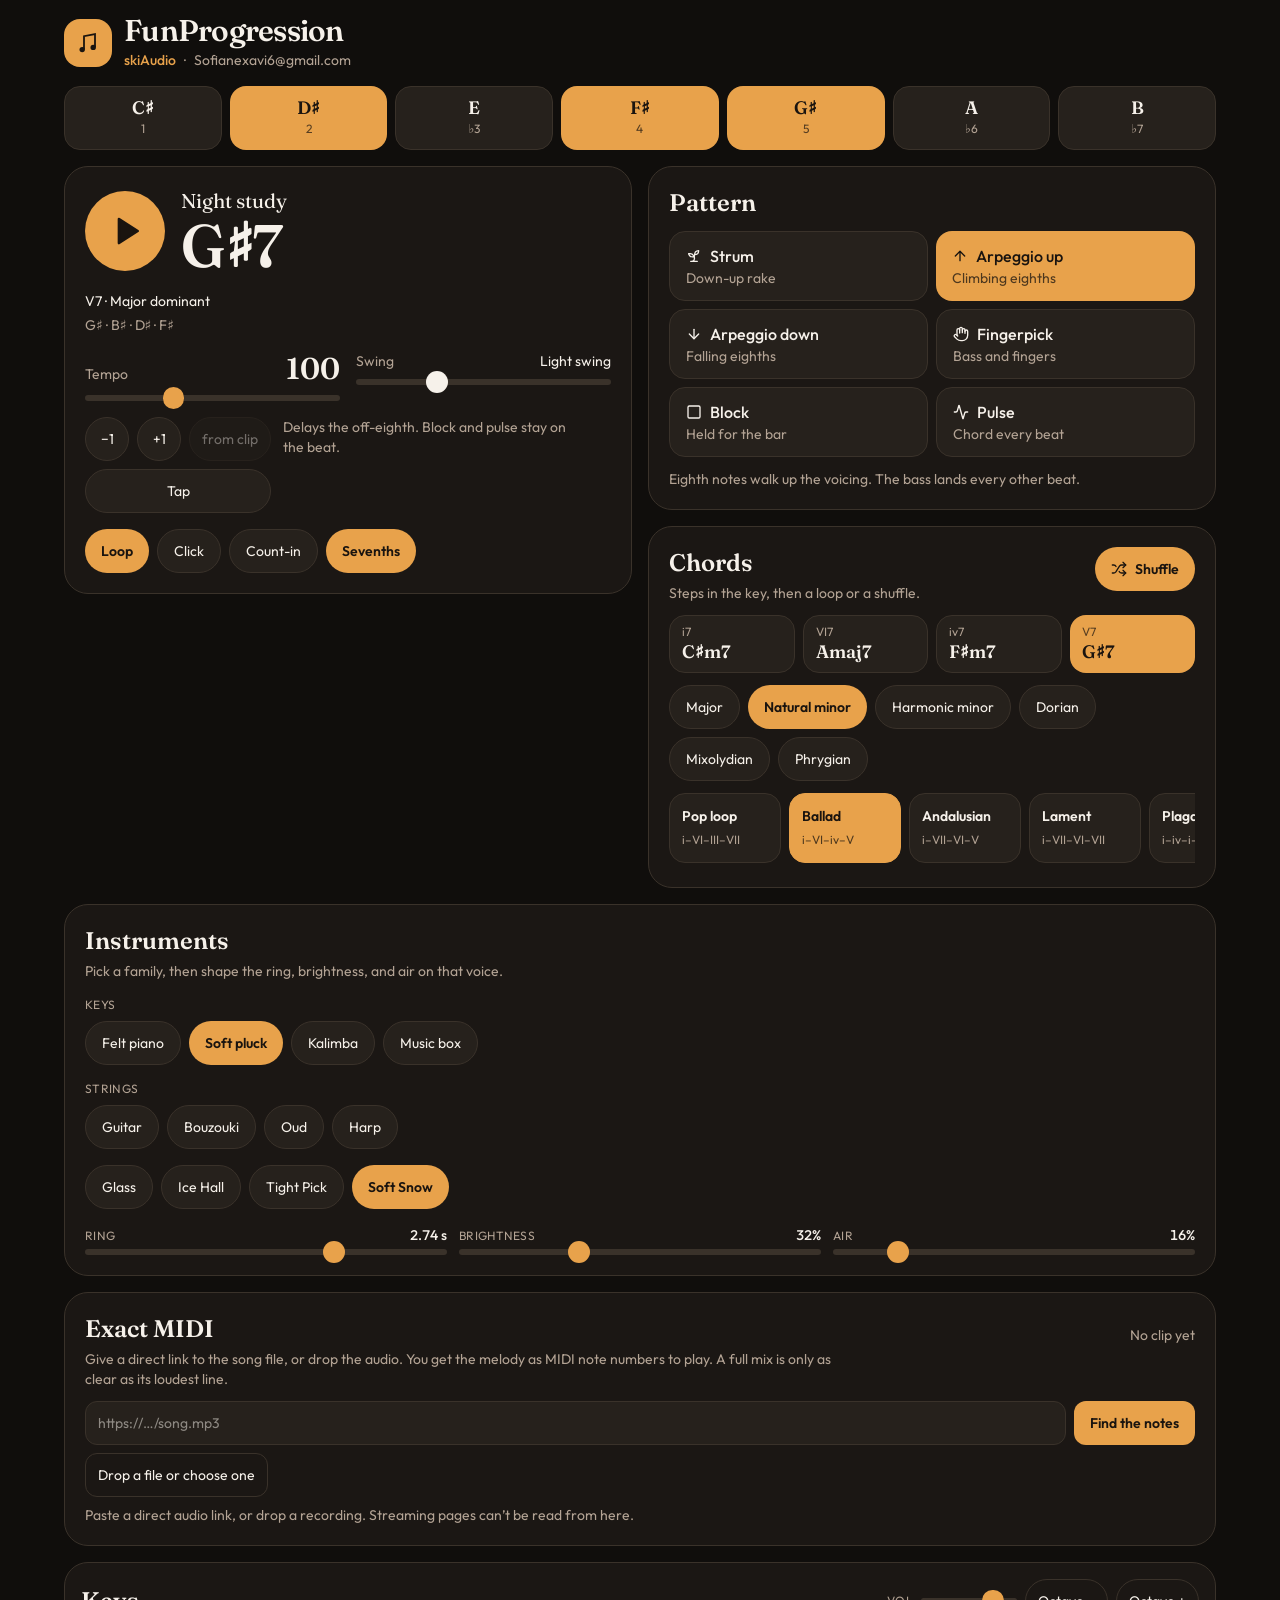
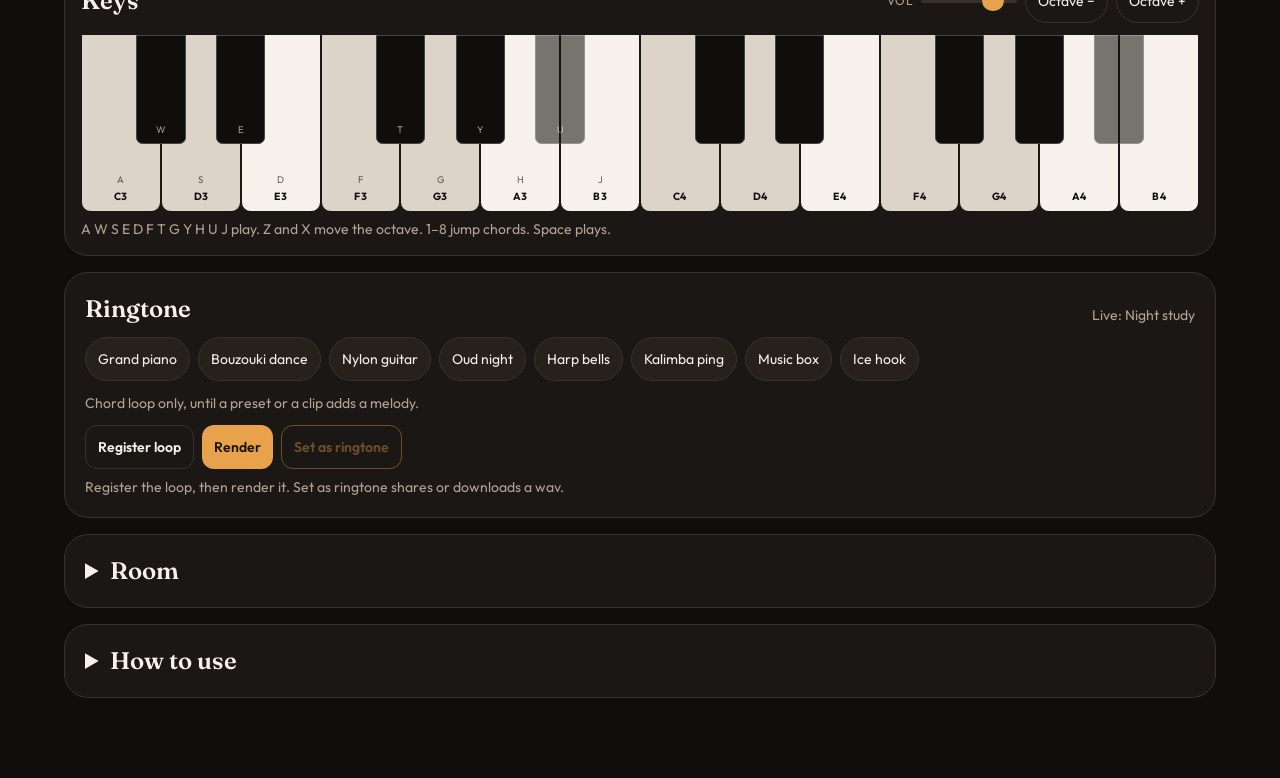
==== commit 1e440c4a: "Restore scrolling and smooth speed changes" ====
--- a/index.html
+++ b/index.html
@@ -1 +1 @@
-<!DOCTYPE html><html lang="en" class="antialiased"><head><script>(function(){var ctxs=window.__fpAudio=[];var AC=window.AudioContext||window.webkitAudioContext;if(AC){var Orig=AC;function Wrapped(){var c=new Orig();ctxs.push(c);return c}Wrapped.prototype=Orig.prototype;window.AudioContext=window.webkitAudioContext=Wrapped}function stopAll(){try{document.querySelectorAll('audio,video').forEach(function(a){a.pause();a.muted=true})}catch(e){}ctxs.forEach(function(c){try{c.suspend()}catch(e){}})}window.__fpStopAudio=stopAll;document.addEventListener('visibilitychange',function(){if(document.hidden)stopAll()});window.addEventListener('pagehide',stopAll)})();</script><style>html,body{height:100%;max-height:100%;overflow:hidden} .min-h-dvh,.min-h-screen{min-height:100%!important;height:100%}</style><script>if(location.pathname.endsWith("/index.html"))history.replaceState(null,"","/")</script><meta charSet="utf-8"/><meta name="viewport" content="width=device-width, initial-scale=1, maximum-scale=1, viewport-fit=cover"/><link rel="stylesheet" href="assets/styles-ACxXP4ff.css" data-precedence="default"/><link rel="stylesheet" href="https://fonts.googleapis.com/css2?family=Fraunces:opsz,wght@9..144,560;9..144,700&amp;family=Outfit:wght@400;500;600;700&amp;display=swap" data-precedence="default"/><title>FUNPROGRESSION</title><meta name="description" content="skiAudio FunProgression — clean piano and pluck, patterns, and MIDI from a song."/><meta name="theme-color" content="#100e0c"/><link rel="modulepreload" href="assets/index-D3c--kyW.js"/><link rel="modulepreload" href="assets/routes-Vm9jznki.js"/><link rel="icon" type="image/svg+xml" href="favicon.svg"/></head><body><!--$--><!--$--><!--/$--><!--/$--><script data-tsr-stream-part="">(self.$R=self.$R||{})["tsr"]=[];self.$_TSR={h(){this.hydrated=!0,this.c()},e(){this.streamEnded=!0,this.c()},c(){this.hydrated&&this.streamEnded&&(delete self.$_TSR,delete self.$R.tsr)},p(e){this.initialized?e():this.buffer.push(e)},buffer:[]};$_TSR.router=($R=>$R[0]={manifest:$R[1]={routes:$R[2]={__root__:$R[3]={preloads:$R[4]=["assets/index-D3c--kyW.js"],scripts:$R[5]=[$R[6]={attrs:$R[7]={type:"module",async:!0,src:"assets/index-D3c--kyW.js"}}]}}},matches:$R[8]=[$R[9]={i:"__root__",u:1791043715306,s:"success",ssr:!0}]})($R["tsr"]);$_TSR.e();{let s=document.currentScript,p;while((p=s.previousElementSibling)&&p.hasAttribute('data-tsr-stream-part'))p.remove();s.remove()}</script><script type="module" async="" src="assets/index-D3c--kyW.js"></script><script>document.currentScript.remove();/*$tsr-stream-boundary*/</script></body></html>+<!DOCTYPE html><html lang="en" class="antialiased"><head><script>(function(){var ctxs=window.__fpAudio=[];var AC=window.AudioContext||window.webkitAudioContext;if(AC){var Orig=AC;function Wrapped(){var c=new Orig();ctxs.push(c);return c}Wrapped.prototype=Orig.prototype;window.AudioContext=window.webkitAudioContext=Wrapped}function stopAll(){try{document.querySelectorAll('audio,video').forEach(function(a){a.pause();a.muted=true})}catch(e){}ctxs.forEach(function(c){try{c.suspend()}catch(e){}})}window.__fpStopAudio=stopAll;document.addEventListener('visibilitychange',function(){if(document.hidden)stopAll()});window.addEventListener('pagehide',stopAll)})();</script><style>html,body{min-height:100%;overflow-x:hidden;overflow-y:auto;-webkit-overflow-scrolling:touch} .min-h-dvh,.min-h-screen{min-height:100%}</style><script>if(location.pathname.endsWith("/index.html"))history.replaceState(null,"","/")</script><meta charSet="utf-8"/><meta name="viewport" content="width=device-width, initial-scale=1, maximum-scale=1, viewport-fit=cover"/><link rel="stylesheet" href="assets/styles-ACxXP4ff.css" data-precedence="default"/><link rel="stylesheet" href="https://fonts.googleapis.com/css2?family=Fraunces:opsz,wght@9..144,560;9..144,700&amp;family=Outfit:wght@400;500;600;700&amp;display=swap" data-precedence="default"/><title>FUNPROGRESSION</title><meta name="description" content="skiAudio FunProgression — clean piano and pluck, patterns, and MIDI from a song."/><meta name="theme-color" content="#100e0c"/><link rel="modulepreload" href="assets/index-D3c--kyW.js"/><link rel="modulepreload" href="assets/routes-Vm9jznki.js"/><link rel="icon" type="image/svg+xml" href="favicon.svg"/></head><body><!--$--><!--$--><!--/$--><!--/$--><script data-tsr-stream-part="">(self.$R=self.$R||{})["tsr"]=[];self.$_TSR={h(){this.hydrated=!0,this.c()},e(){this.streamEnded=!0,this.c()},c(){this.hydrated&&this.streamEnded&&(delete self.$_TSR,delete self.$R.tsr)},p(e){this.initialized?e():this.buffer.push(e)},buffer:[]};$_TSR.router=($R=>$R[0]={manifest:$R[1]={routes:$R[2]={__root__:$R[3]={preloads:$R[4]=["assets/index-D3c--kyW.js"],scripts:$R[5]=[$R[6]={attrs:$R[7]={type:"module",async:!0,src:"assets/index-D3c--kyW.js"}}]}}},matches:$R[8]=[$R[9]={i:"__root__",u:1791043715306,s:"success",ssr:!0}]})($R["tsr"]);$_TSR.e();{let s=document.currentScript,p;while((p=s.previousElementSibling)&&p.hasAttribute('data-tsr-stream-part'))p.remove();s.remove()}</script><script type="module" async="" src="assets/index-D3c--kyW.js"></script><script>document.currentScript.remove();/*$tsr-stream-boundary*/</script></body></html>
